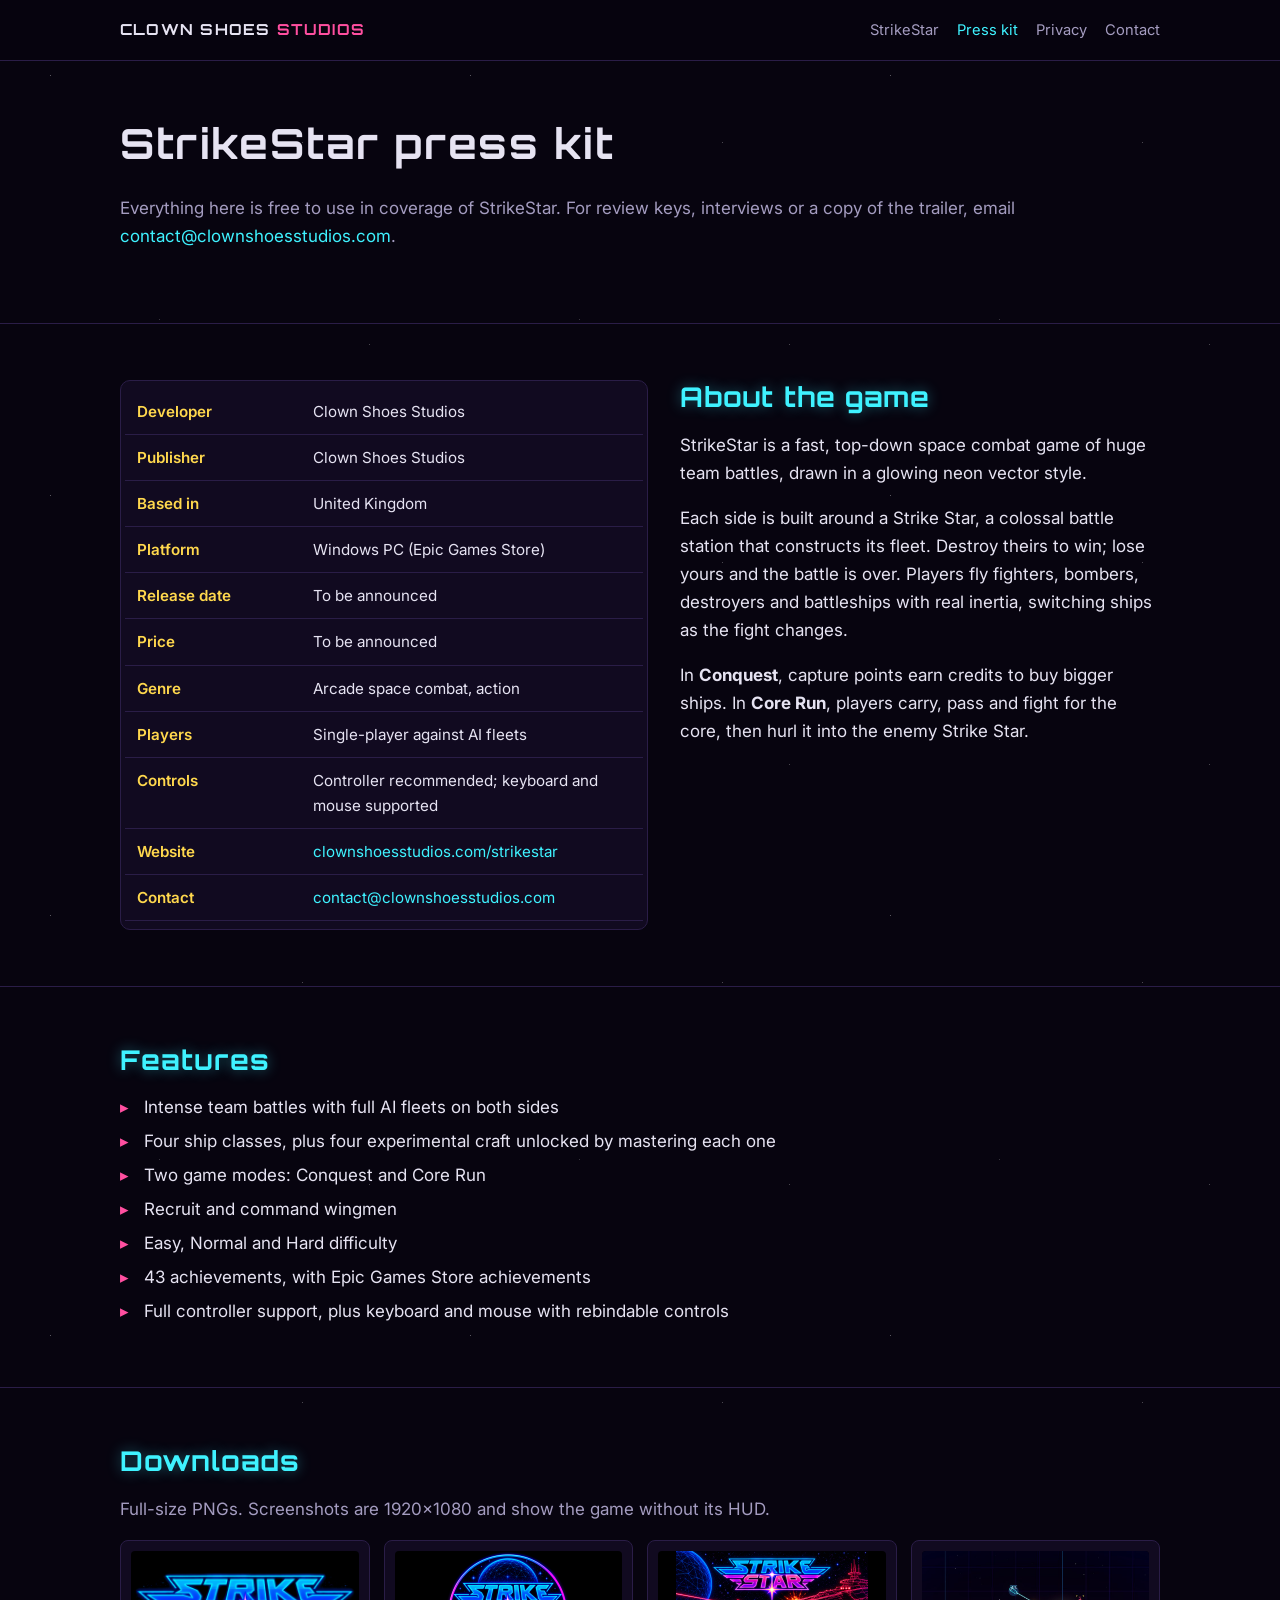
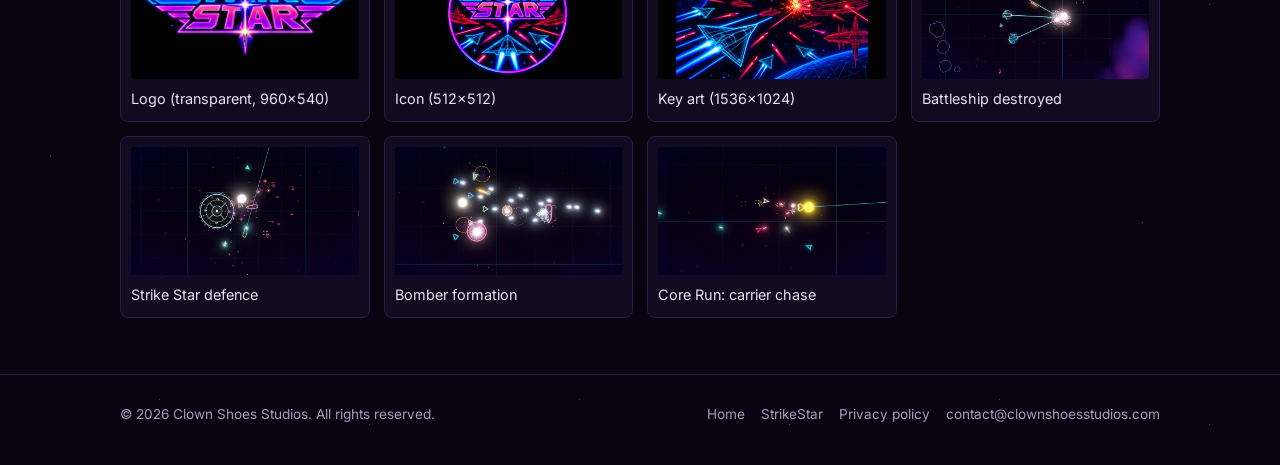
==== press.html @ 1ae5d42d "Features: 'Intense' team battles; drop the tutorial line Co-Authored-By: Claude Opus 5.5 <noreply@an" ====
<!doctype html>
<html lang="en-GB">
<head>
<meta charset="utf-8">
<meta name="viewport" content="width=device-width, initial-scale=1">
<title>StrikeStar Press Kit | Clown Shoes Studios</title>
<meta name="description" content="StrikeStar press kit: fact sheet, description, features, logo, key art and screenshots.">
<link rel="icon" href="img/favicon.png">
<link rel="preconnect" href="https://fonts.googleapis.com">
<link rel="preconnect" href="https://fonts.gstatic.com" crossorigin>
<link href="https://fonts.googleapis.com/css2?family=Inter:wght@400;600&family=Orbitron:wght@600;700&display=swap" rel="stylesheet">
<link rel="stylesheet" href="style.css">
</head>
<body>
<header class="site-head">
  <div class="wrap">
    <a class="brand" href="./">CLOWN SHOES <span>STUDIOS</span></a>
    <nav class="nav">
      <a href="strikestar">StrikeStar</a>
      <a href="press" aria-current="page">Press kit</a>
      <a href="privacy">Privacy</a>
      <a href="mailto:contact@clownshoesstudios.com">Contact</a>
    </nav>
  </div>
</header>

<main>
  <section>
    <div class="wrap">
      <h1>StrikeStar press kit</h1>
      <p class="muted">Everything here is free to use in coverage of StrikeStar. For review keys, interviews or a copy of the trailer, email <a href="mailto:contact@clownshoesstudios.com">contact@clownshoesstudios.com</a>.</p>
    </div>
  </section>

  <section>
    <div class="wrap split" style="align-items:start">
      <div class="card table-scroll" style="padding:8px 4px">
        <table>
          <tr><th>Developer</th><td>Clown Shoes Studios</td></tr>
          <tr><th>Publisher</th><td>Clown Shoes Studios</td></tr>
          <tr><th>Based in</th><td>United Kingdom</td></tr>
          <tr><th>Platform</th><td>Windows PC (Epic Games Store)</td></tr>
          <tr><th>Release date</th><td>To be announced</td></tr>
          <tr><th>Price</th><td>To be announced</td></tr>
          <tr><th>Genre</th><td>Arcade space combat, action</td></tr>
          <tr><th>Players</th><td>Single-player against AI fleets</td></tr>
          <tr><th>Controls</th><td>Controller recommended; keyboard and mouse supported</td></tr>
          <tr><th>Website</th><td><a href="https://clownshoesstudios.com/strikestar">clownshoesstudios.com/strikestar</a></td></tr>
          <tr><th>Contact</th><td><a href="mailto:contact@clownshoesstudios.com">contact@clownshoesstudios.com</a></td></tr>
        </table>
      </div>
      <div class="prose">
        <h2 style="margin-top:0">About the game</h2>
        <p>StrikeStar is a fast, top-down space combat game of huge team battles, drawn in a glowing neon vector style.</p>
        <p>Each side is built around a Strike Star, a colossal battle station that constructs its fleet. Destroy theirs to win; lose yours and the battle is over. Players fly fighters, bombers, destroyers and battleships with real inertia, switching ships as the fight changes.</p>
        <p>In <strong>Conquest</strong>, capture points earn credits to buy bigger ships. In <strong>Core Run</strong>, players carry, pass and fight for the core, then hurl it into the enemy Strike Star.</p>
      </div>
    </div>
  </section>

  <section>
    <div class="wrap">
      <h2>Features</h2>
      <ul class="ticks">
        <li>Intense team battles with full AI fleets on both sides</li>
        <li>Four ship classes, plus four experimental craft unlocked by mastering each one</li>
        <li>Two game modes: Conquest and Core Run</li>
        <li>Recruit and command wingmen</li>
        <li>Easy, Normal and Hard difficulty</li>
        <li>43 achievements, with Epic Games Store achievements</li>
        <li>Full controller support, plus keyboard and mouse with rebindable controls</li>
      </ul>
    </div>
  </section>

  <section>
    <div class="wrap">
      <h2>Downloads</h2>
      <p class="muted">Full-size PNGs. Screenshots are 1920&times;1080 and show the game without its HUD.</p>
      <div class="downloads">
        <a href="press/strikestar-logo.png" download><img src="press/strikestar-logo.png" alt="">Logo (transparent, 960&times;540)</a>
        <a href="press/strikestar-icon.png" download><img src="press/strikestar-icon.png" alt="">Icon (512&times;512)</a>
        <a href="press/strikestar-key-art.png" download><img src="img/key-art.jpg" alt="">Key art (1536&times;1024)</a>
        <a href="press/strikestar-battleship-down.png" download><img src="img/shots/battleship-down-sm.jpg" alt="">Battleship destroyed</a>
        <a href="press/strikestar-strike-star-defence.png" download><img src="img/shots/strike-star-defence-sm.jpg" alt="">Strike Star defence</a>
        <a href="press/strikestar-bomber-formation.png" download><img src="img/shots/bomber-formation-sm.jpg" alt="">Bomber formation</a>
        <a href="press/strikestar-core-chase.png" download><img src="img/shots/core-chase-sm.jpg" alt="">Core Run: carrier chase</a>
      </div>
    </div>
  </section>
</main>

<footer class="site-foot">
  <div class="wrap">
    <span>&copy; 2026 Clown Shoes Studios. All rights reserved.</span>
    <nav>
      <a href="./">Home</a>
      <a href="strikestar">StrikeStar</a>
      <a href="privacy">Privacy policy</a>
      <a href="mailto:contact@clownshoesstudios.com">contact@clownshoesstudios.com</a>
    </nav>
  </div>
</footer>
</body>
</html>
---- style.css ----
:root {
  --bg: #07040f;
  --panel: #110a20;
  --line: #2a1d47;
  --text: #e6e3f2;
  --muted: #a49cc0;
  --cyan: #3ff2ff;
  --pink: #ff4fa0;
  --gold: #ffd84d;
  --max: 1080px;
}

* { box-sizing: border-box; }

html { scroll-behavior: smooth; }

body {
  margin: 0;
  background: var(--bg);
  background-image:
    radial-gradient(1px 1px at 12% 18%, #ffffff55 50%, transparent 51%),
    radial-gradient(1px 1px at 72% 34%, #ffffff44 50%, transparent 51%),
    radial-gradient(1px 1px at 38% 76%, #ffffff33 50%, transparent 51%),
    radial-gradient(1px 1px at 88% 82%, #ffffff44 50%, transparent 51%);
  background-size: 420px 420px;
  color: var(--text);
  font: 17px/1.65 "Inter", system-ui, -apple-system, "Segoe UI", sans-serif;
}

a { color: var(--cyan); text-decoration: none; }
a:hover { text-decoration: underline; }

img { max-width: 100%; display: block; }

h1, h2, h3 {
  font-family: "Orbitron", "Inter", sans-serif;
  letter-spacing: 0.04em;
  line-height: 1.25;
  margin: 0 0 0.6em;
}
h1 { font-size: clamp(1.8rem, 4vw, 2.6rem); }
h2 { font-size: clamp(1.3rem, 3vw, 1.7rem); color: var(--cyan); text-shadow: 0 0 14px #3ff2ff66; }
h3 { font-size: 1.05rem; color: var(--pink); }

.wrap { max-width: var(--max); margin: 0 auto; padding: 0 20px; }

/* header */
.site-head {
  position: sticky; top: 0; z-index: 10;
  background: #07040fe6;
  backdrop-filter: blur(6px);
  border-bottom: 1px solid var(--line);
}
.site-head .wrap { display: flex; align-items: center; justify-content: space-between; gap: 16px; min-height: 60px; flex-wrap: wrap; }
.brand { font-family: "Orbitron", sans-serif; font-weight: 700; color: var(--text); letter-spacing: 0.08em; font-size: 0.95rem; }
.brand span { color: var(--pink); }
.nav { display: flex; gap: 18px; flex-wrap: wrap; font-size: 0.92rem; }
.nav a { color: var(--muted); }
.nav a:hover, .nav a[aria-current="page"] { color: var(--cyan); text-decoration: none; }

/* sections */
section { padding: 56px 0; }
section + section { border-top: 1px solid var(--line); }

.hero { padding: 32px 20px 48px; }
/* show the whole studio sign, never cropped: as wide as fits, capped so it never dominates a big screen */
.hero img.full { width: auto; max-width: min(1100px, 100%); max-height: 68vh; margin: 0 auto; border-radius: 10px; }

.game-hero {
  background: linear-gradient(#07040f99, #07040f), url("img/hero-bg.jpg") center/cover no-repeat;
  padding: 64px 0 56px;
  text-align: center;
}
.game-hero img.logo { width: min(640px, 92%); margin: 0 auto 20px; }
.game-hero p.lead { max-width: 720px; margin: 0 auto 28px; font-size: 1.12rem; }

.btn {
  display: inline-block;
  padding: 12px 22px;
  border: 2px solid var(--cyan);
  border-radius: 6px;
  color: var(--text);
  font-family: "Orbitron", sans-serif;
  font-size: 0.9rem;
  letter-spacing: 0.06em;
  box-shadow: 0 0 16px #3ff2ff44, inset 0 0 12px #3ff2ff22;
}
.btn:hover { background: #3ff2ff22; text-decoration: none; }
.btn.pink { border-color: var(--pink); box-shadow: 0 0 16px #ff4fa044, inset 0 0 12px #ff4fa022; }
.btn.pink:hover { background: #ff4fa022; }
.btn small { display: block; font-family: "Inter", sans-serif; font-size: 0.72rem; color: var(--muted); letter-spacing: 0; }
.buttons { display: flex; gap: 14px; justify-content: center; flex-wrap: wrap; }

.card {
  background: var(--panel);
  border: 1px solid var(--line);
  border-radius: 10px;
  padding: 24px;
}

.split { display: grid; grid-template-columns: 1.1fr 1fr; gap: 32px; align-items: center; }
@media (max-width: 760px) { .split { grid-template-columns: 1fr; } }

.grid3 { display: grid; grid-template-columns: repeat(3, 1fr); gap: 18px; }
@media (max-width: 860px) { .grid3 { grid-template-columns: 1fr 1fr; } }
@media (max-width: 560px) { .grid3 { grid-template-columns: 1fr; } }

.shots { display: grid; grid-template-columns: 1fr 1fr; gap: 14px; }
@media (max-width: 640px) { .shots { grid-template-columns: 1fr; } }
.shots a { border: 1px solid var(--line); border-radius: 8px; overflow: hidden; }
.shots a:hover { border-color: var(--cyan); }
figure { margin: 0; }

ul.ticks { list-style: none; padding: 0; margin: 0; }
ul.ticks li { padding-left: 1.4em; position: relative; margin: 0.35em 0; }
ul.ticks li::before { content: "\25B8"; position: absolute; left: 0; color: var(--pink); }

table { width: 100%; border-collapse: collapse; font-size: 0.95rem; }
th, td { text-align: left; padding: 10px 12px; border-bottom: 1px solid var(--line); vertical-align: top; }
th { color: var(--gold); font-weight: 600; width: 34%; }
.table-scroll { overflow-x: auto; }

.prose { max-width: 760px; }
.prose h2 { margin-top: 1.6em; }
.muted { color: var(--muted); }

.downloads { display: grid; grid-template-columns: repeat(auto-fill, minmax(220px, 1fr)); gap: 14px; }
.downloads a { display: block; background: var(--panel); border: 1px solid var(--line); border-radius: 8px; padding: 10px; color: var(--text); font-size: 0.9rem; }
.downloads a:hover { border-color: var(--cyan); text-decoration: none; }
.downloads img { aspect-ratio: 16 / 9; object-fit: contain; background: #000; border-radius: 4px; margin-bottom: 8px; }

/* footer */
.site-foot { border-top: 1px solid var(--line); padding: 28px 0 40px; font-size: 0.85rem; color: var(--muted); }
.site-foot .wrap { display: flex; justify-content: space-between; gap: 16px; flex-wrap: wrap; }
.site-foot nav { display: flex; gap: 16px; flex-wrap: wrap; }
.site-foot a { color: var(--muted); }
.site-foot a:hover { color: var(--cyan); }

/* keep grid columns and tables inside narrow screens */
.split > *, .grid3 > * { min-width: 0; }
td { overflow-wrap: anywhere; }
@media (max-width: 560px) {
  table { table-layout: fixed; }
  th, td { padding: 8px; }
}
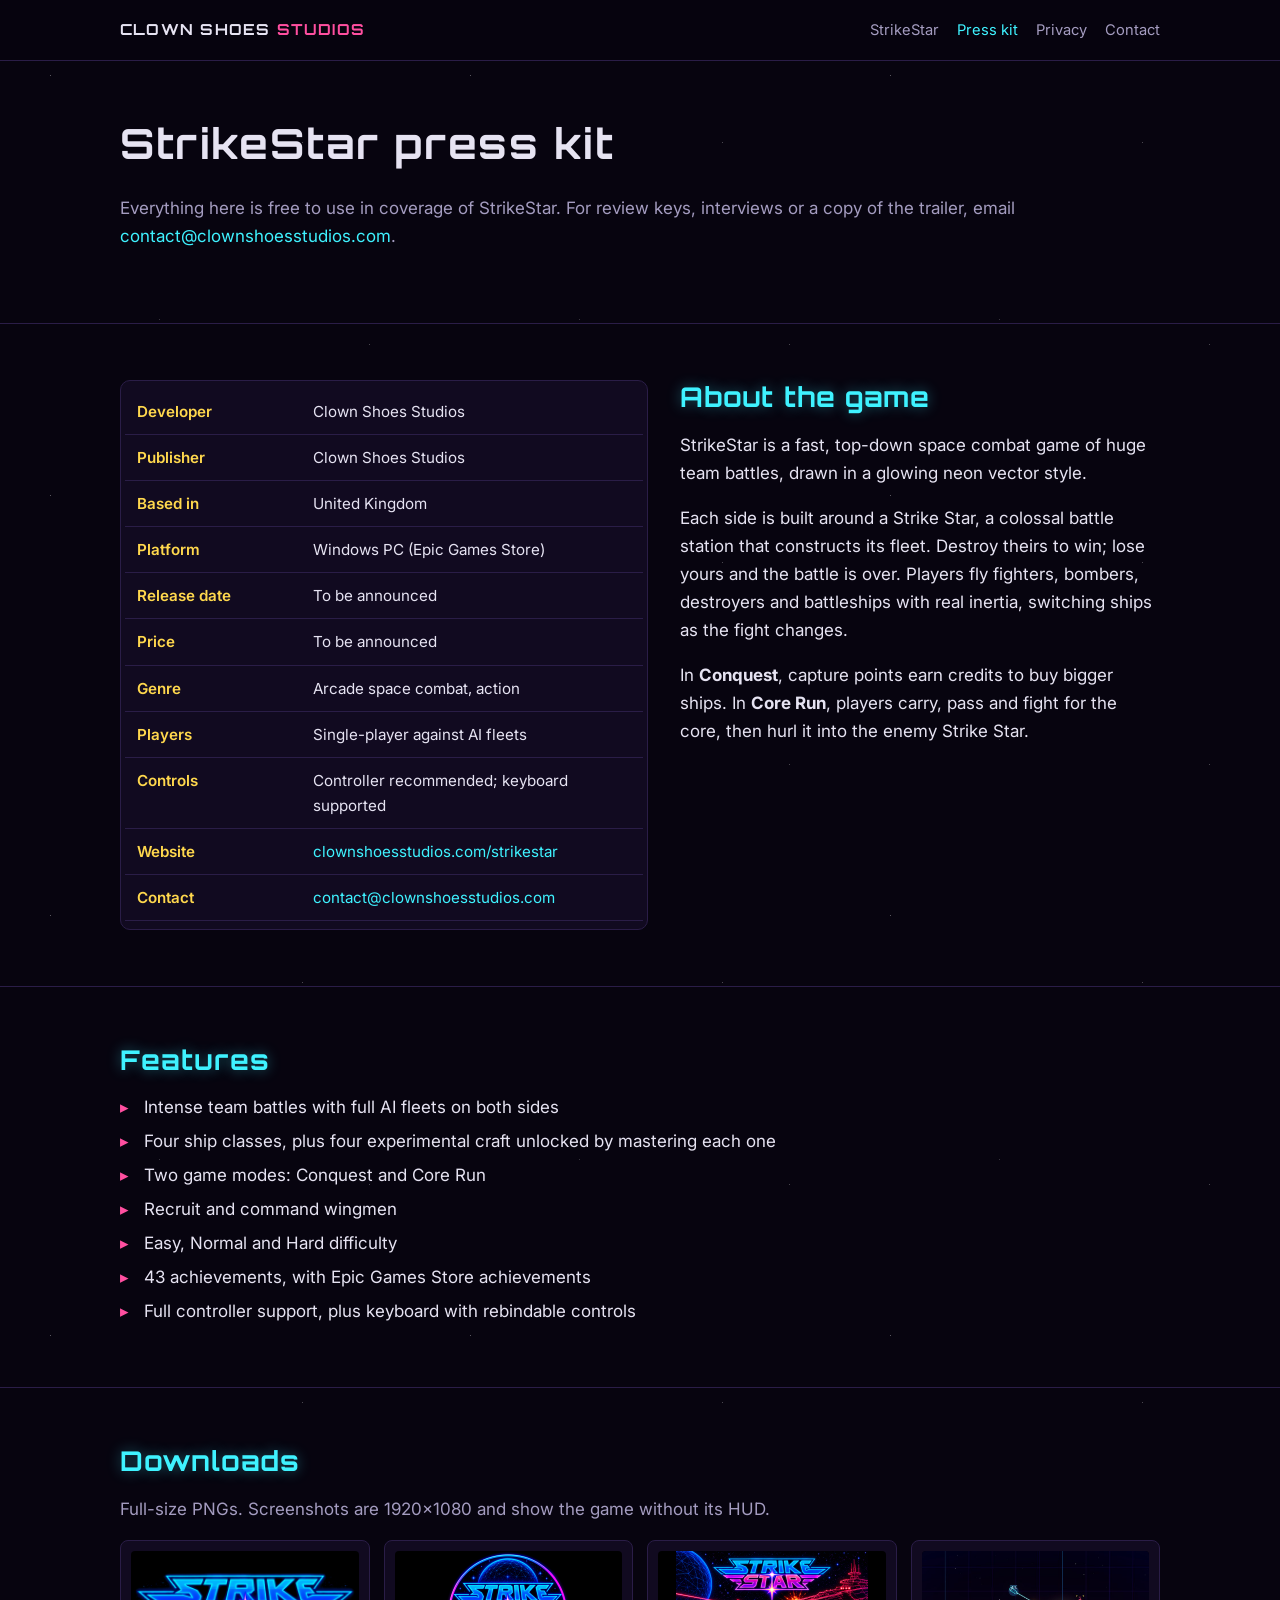
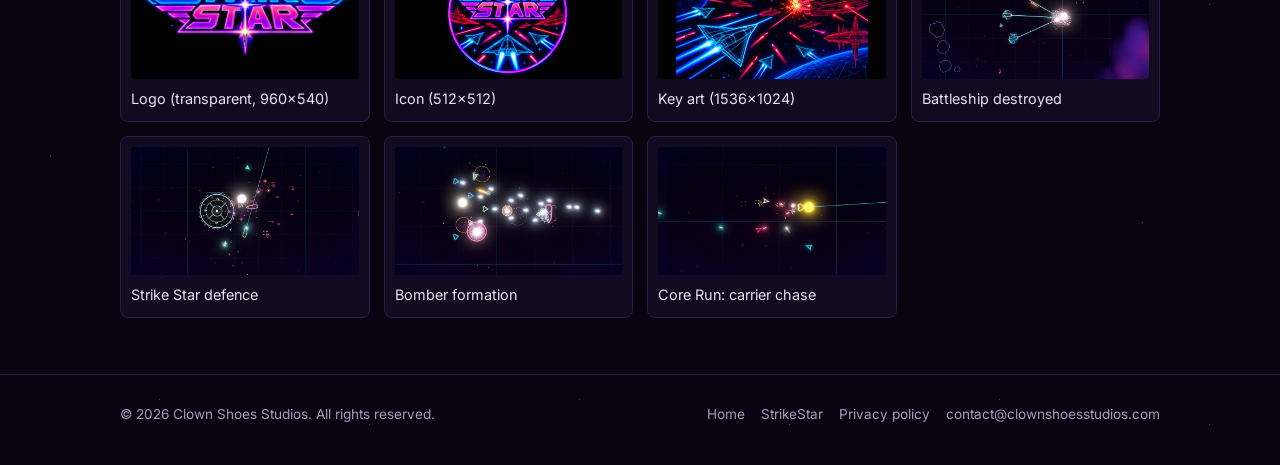
==== commit 4604f961: "Controls: keyboard, not keyboard and mouse Co-Authored-By: Claude Opus 5.5 <noreply@anthropic.com>" ====
--- a/press.html
+++ b/press.html
@@ -44,7 +44,7 @@
           <tr><th>Price</th><td>To be announced</td></tr>
           <tr><th>Genre</th><td>Arcade space combat, action</td></tr>
           <tr><th>Players</th><td>Single-player against AI fleets</td></tr>
-          <tr><th>Controls</th><td>Controller recommended; keyboard and mouse supported</td></tr>
+          <tr><th>Controls</th><td>Controller recommended; keyboard supported</td></tr>
           <tr><th>Website</th><td><a href="https://clownshoesstudios.com/strikestar">clownshoesstudios.com/strikestar</a></td></tr>
           <tr><th>Contact</th><td><a href="mailto:contact@clownshoesstudios.com">contact@clownshoesstudios.com</a></td></tr>
         </table>
@@ -68,7 +68,7 @@
         <li>Recruit and command wingmen</li>
         <li>Easy, Normal and Hard difficulty</li>
         <li>43 achievements, with Epic Games Store achievements</li>
-        <li>Full controller support, plus keyboard and mouse with rebindable controls</li>
+        <li>Full controller support, plus keyboard with rebindable controls</li>
       </ul>
     </div>
   </section>
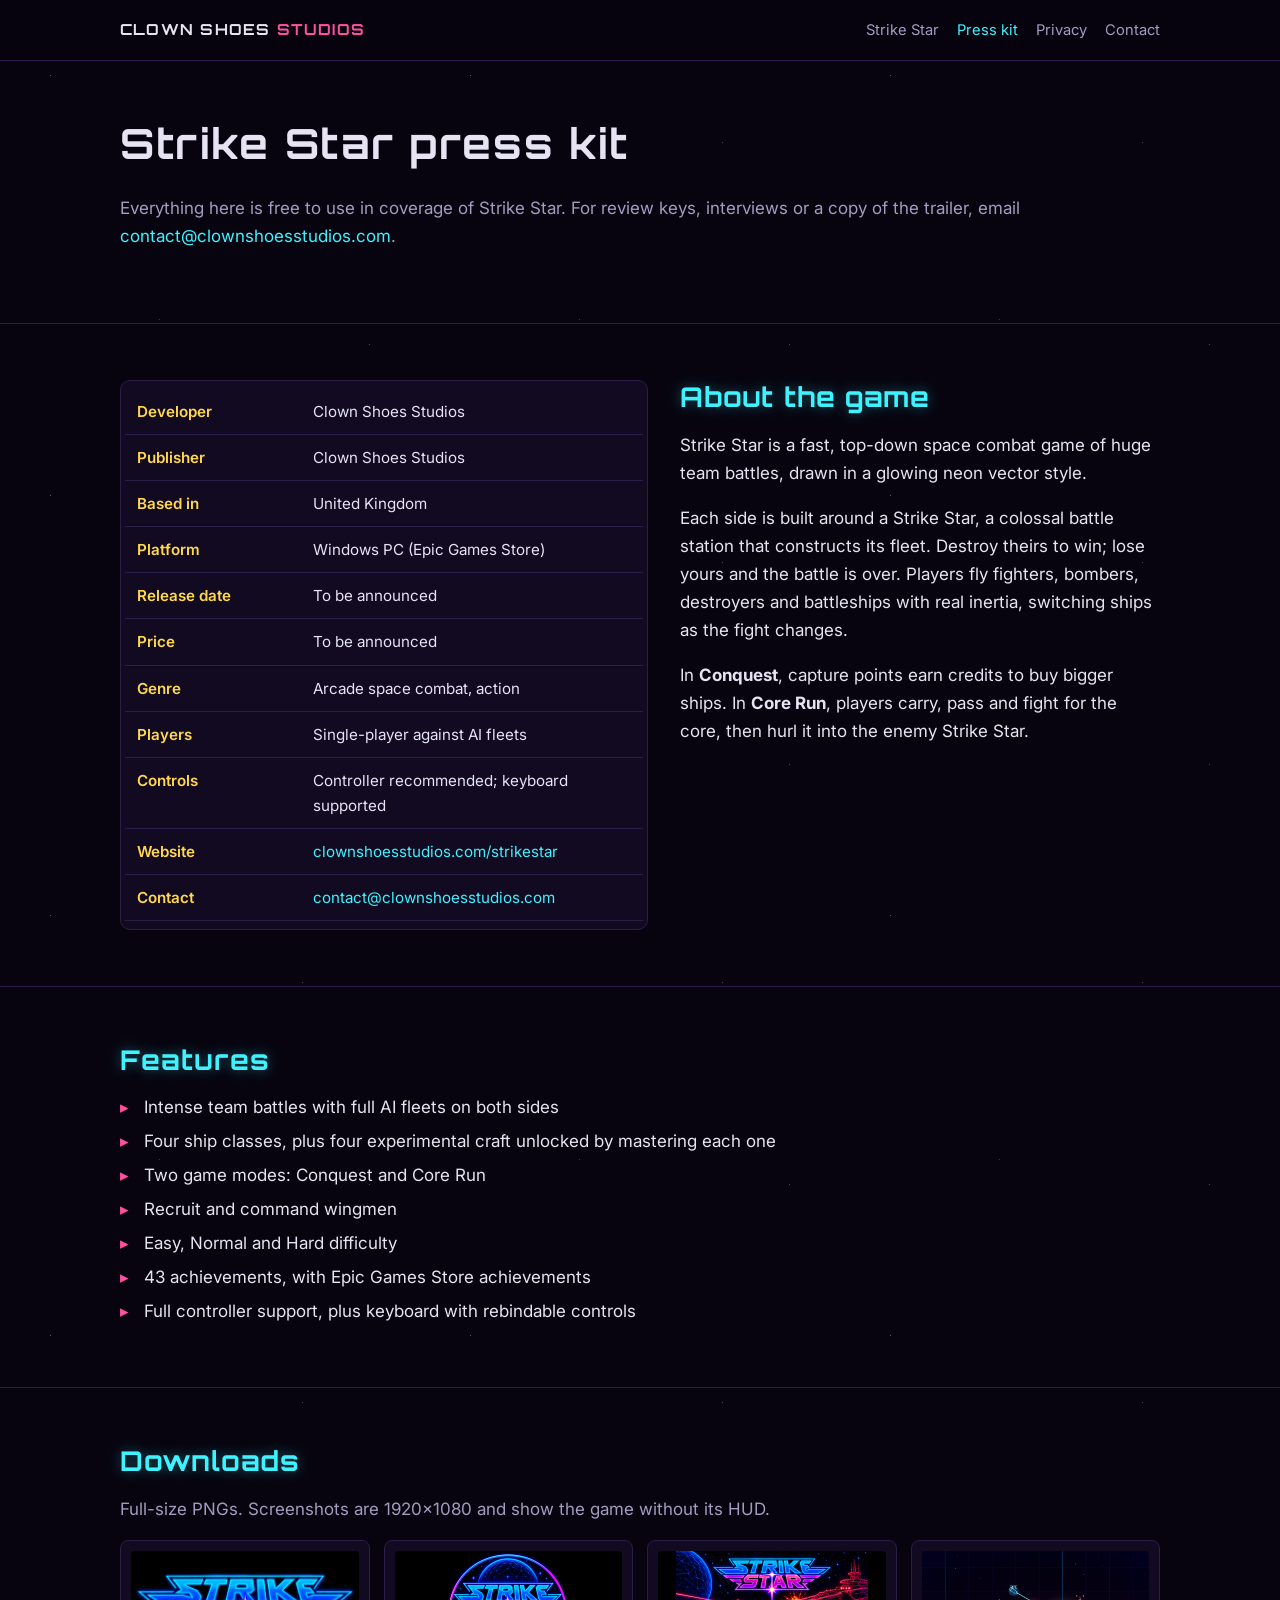
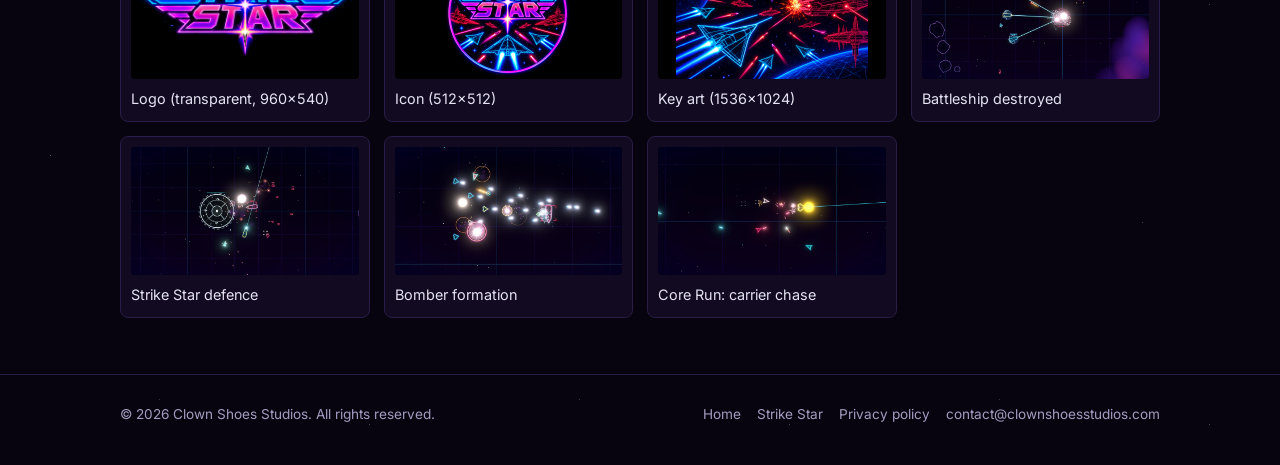
==== commit 522badf6: "Site text: the game's name is 'Strike Star' Co-Authored-By: Claude Opus 5.5 <noreply@anthropic.com>" ====
--- a/press.html
+++ b/press.html
@@ -3,8 +3,8 @@
 <head>
 <meta charset="utf-8">
 <meta name="viewport" content="width=device-width, initial-scale=1">
-<title>StrikeStar Press Kit | Clown Shoes Studios</title>
-<meta name="description" content="StrikeStar press kit: fact sheet, description, features, logo, key art and screenshots.">
+<title>Strike Star Press Kit | Clown Shoes Studios</title>
+<meta name="description" content="Strike Star press kit: fact sheet, description, features, logo, key art and screenshots.">
 <link rel="icon" href="img/favicon.png">
 <link rel="preconnect" href="https://fonts.googleapis.com">
 <link rel="preconnect" href="https://fonts.gstatic.com" crossorigin>
@@ -16,7 +16,7 @@
   <div class="wrap">
     <a class="brand" href="./">CLOWN SHOES <span>STUDIOS</span></a>
     <nav class="nav">
-      <a href="strikestar">StrikeStar</a>
+      <a href="strikestar">Strike Star</a>
       <a href="press" aria-current="page">Press kit</a>
       <a href="privacy">Privacy</a>
       <a href="mailto:contact@clownshoesstudios.com">Contact</a>
@@ -27,8 +27,8 @@
 <main>
   <section>
     <div class="wrap">
-      <h1>StrikeStar press kit</h1>
-      <p class="muted">Everything here is free to use in coverage of StrikeStar. For review keys, interviews or a copy of the trailer, email <a href="mailto:contact@clownshoesstudios.com">contact@clownshoesstudios.com</a>.</p>
+      <h1>Strike Star press kit</h1>
+      <p class="muted">Everything here is free to use in coverage of Strike Star. For review keys, interviews or a copy of the trailer, email <a href="mailto:contact@clownshoesstudios.com">contact@clownshoesstudios.com</a>.</p>
     </div>
   </section>
 
@@ -51,7 +51,7 @@
       </div>
       <div class="prose">
         <h2 style="margin-top:0">About the game</h2>
-        <p>StrikeStar is a fast, top-down space combat game of huge team battles, drawn in a glowing neon vector style.</p>
+        <p>Strike Star is a fast, top-down space combat game of huge team battles, drawn in a glowing neon vector style.</p>
         <p>Each side is built around a Strike Star, a colossal battle station that constructs its fleet. Destroy theirs to win; lose yours and the battle is over. Players fly fighters, bombers, destroyers and battleships with real inertia, switching ships as the fight changes.</p>
         <p>In <strong>Conquest</strong>, capture points earn credits to buy bigger ships. In <strong>Core Run</strong>, players carry, pass and fight for the core, then hurl it into the enemy Strike Star.</p>
       </div>
@@ -95,7 +95,7 @@
     <span>&copy; 2026 Clown Shoes Studios. All rights reserved.</span>
     <nav>
       <a href="./">Home</a>
-      <a href="strikestar">StrikeStar</a>
+      <a href="strikestar">Strike Star</a>
       <a href="privacy">Privacy policy</a>
       <a href="mailto:contact@clownshoesstudios.com">contact@clownshoesstudios.com</a>
     </nav>
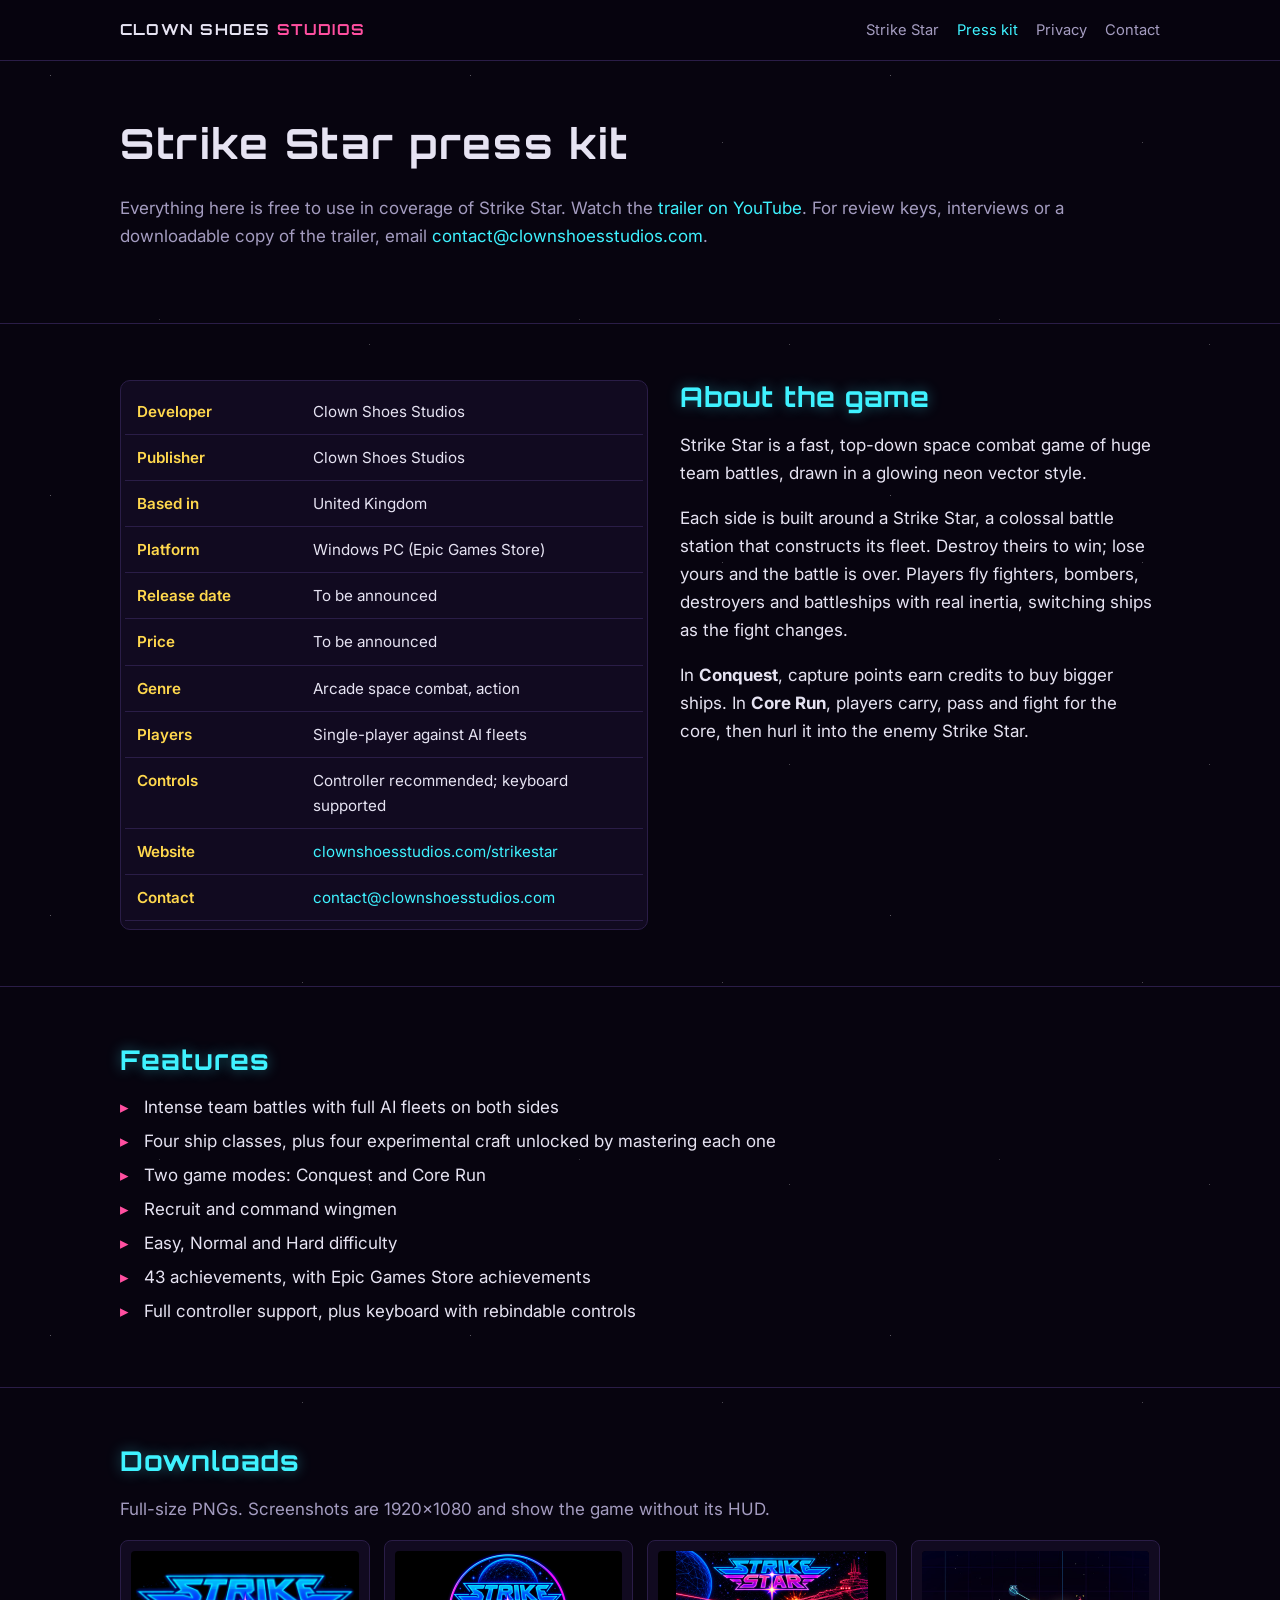
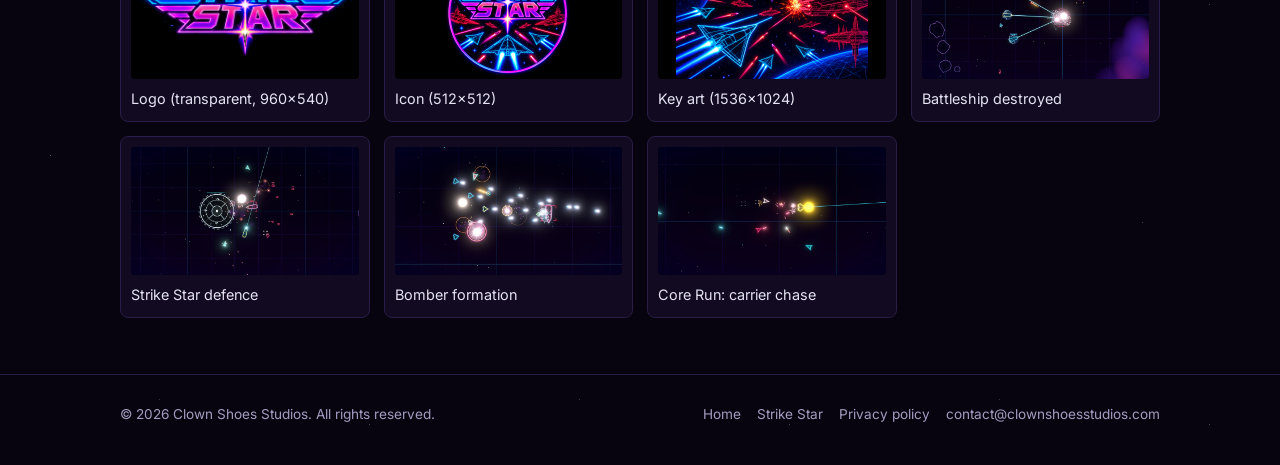
==== commit f367b48d: "Strike Star page: embed the YouTube trailer; link it in the press kit; privacy note Co-Authored-By: " ====
--- a/press.html
+++ b/press.html
@@ -28,7 +28,7 @@
   <section>
     <div class="wrap">
       <h1>Strike Star press kit</h1>
-      <p class="muted">Everything here is free to use in coverage of Strike Star. For review keys, interviews or a copy of the trailer, email <a href="mailto:contact@clownshoesstudios.com">contact@clownshoesstudios.com</a>.</p>
+      <p class="muted">Everything here is free to use in coverage of Strike Star. Watch the <a href="https://youtu.be/bSjUja3lrqE">trailer on YouTube</a>. For review keys, interviews or a downloadable copy of the trailer, email <a href="mailto:contact@clownshoesstudios.com">contact@clownshoesstudios.com</a>.</p>
     </div>
   </section>
 
--- a/style.css
+++ b/style.css
@@ -143,3 +143,7 @@
   table { table-layout: fixed; }
   th, td { padding: 8px; }
 }
+
+/* responsive 16:9 video embed */
+.video { position: relative; aspect-ratio: 16 / 9; border: 1px solid var(--line); border-radius: 10px; overflow: hidden; background: #000; box-shadow: 0 0 24px #3ff2ff22; }
+.video iframe { position: absolute; inset: 0; width: 100%; height: 100%; border: 0; }
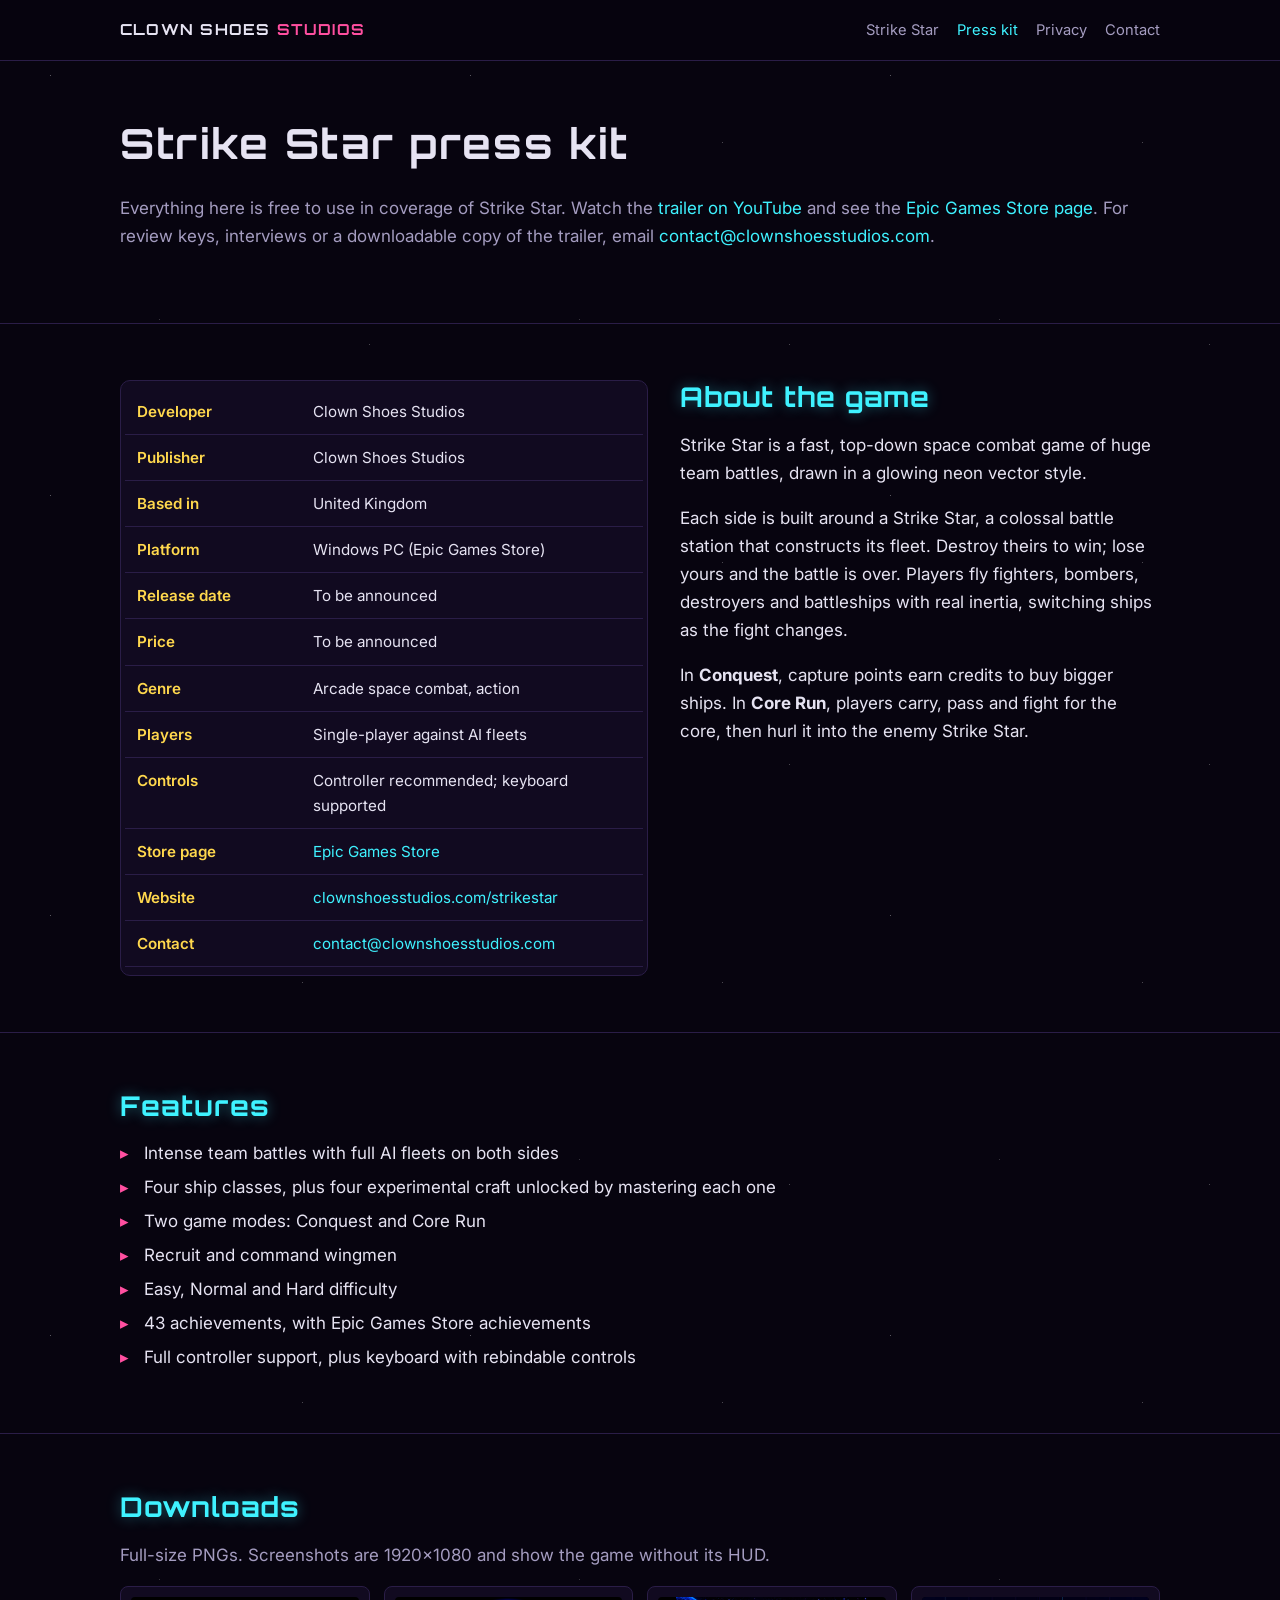
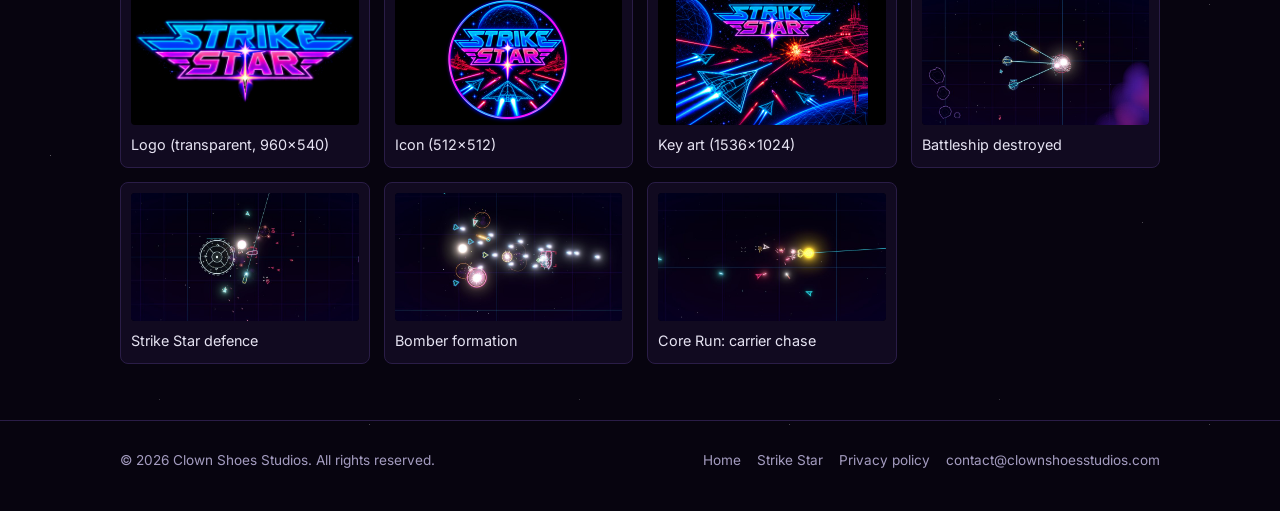
==== commit 033fbcbd: "Link the live Epic Games Store page: wishlist buttons on home and Strike Star pages, store link in p" ====
--- a/press.html
+++ b/press.html
@@ -28,7 +28,7 @@
   <section>
     <div class="wrap">
       <h1>Strike Star press kit</h1>
-      <p class="muted">Everything here is free to use in coverage of Strike Star. Watch the <a href="https://youtu.be/bSjUja3lrqE">trailer on YouTube</a>. For review keys, interviews or a downloadable copy of the trailer, email <a href="mailto:contact@clownshoesstudios.com">contact@clownshoesstudios.com</a>.</p>
+      <p class="muted">Everything here is free to use in coverage of Strike Star. Watch the <a href="https://youtu.be/bSjUja3lrqE">trailer on YouTube</a> and see the <a href="https://store.epicgames.com/p/strike-star-520fc2">Epic Games Store page</a>. For review keys, interviews or a downloadable copy of the trailer, email <a href="mailto:contact@clownshoesstudios.com">contact@clownshoesstudios.com</a>.</p>
     </div>
   </section>
 
@@ -45,6 +45,7 @@
           <tr><th>Genre</th><td>Arcade space combat, action</td></tr>
           <tr><th>Players</th><td>Single-player against AI fleets</td></tr>
           <tr><th>Controls</th><td>Controller recommended; keyboard supported</td></tr>
+          <tr><th>Store page</th><td><a href="https://store.epicgames.com/p/strike-star-520fc2">Epic Games Store</a></td></tr>
           <tr><th>Website</th><td><a href="https://clownshoesstudios.com/strikestar">clownshoesstudios.com/strikestar</a></td></tr>
           <tr><th>Contact</th><td><a href="mailto:contact@clownshoesstudios.com">contact@clownshoesstudios.com</a></td></tr>
         </table>
--- a/style.css
+++ b/style.css
@@ -147,3 +147,8 @@
 /* responsive 16:9 video embed */
 .video { position: relative; aspect-ratio: 16 / 9; border: 1px solid var(--line); border-radius: 10px; overflow: hidden; background: #000; box-shadow: 0 0 24px #3ff2ff22; }
 .video iframe { position: absolute; inset: 0; width: 100%; height: 100%; border: 0; }
+
+/* system requirements: narrow label column, header words never wrap */
+table.reqs th { width: 22%; }
+table.reqs tr:first-child td { white-space: nowrap; }
+@media (max-width: 560px) { table.reqs { table-layout: auto; } table.reqs th { width: auto; } }
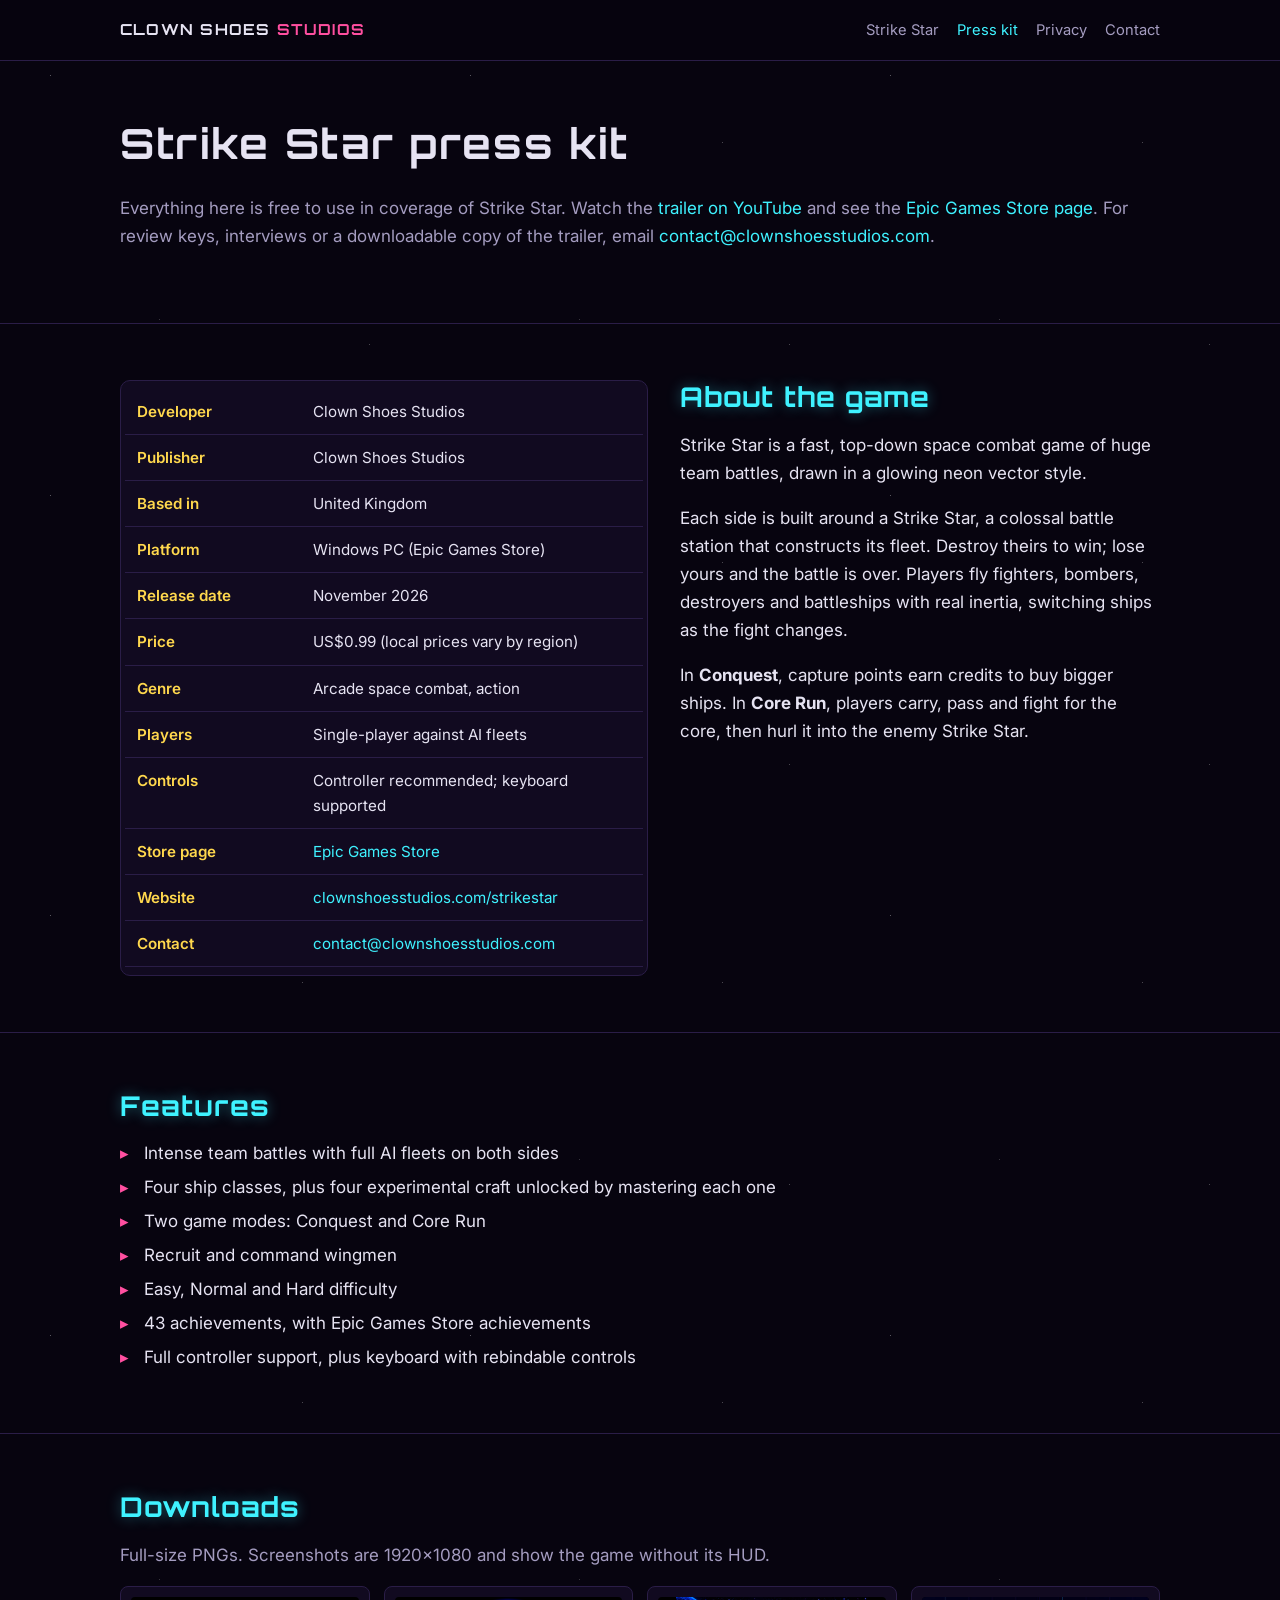
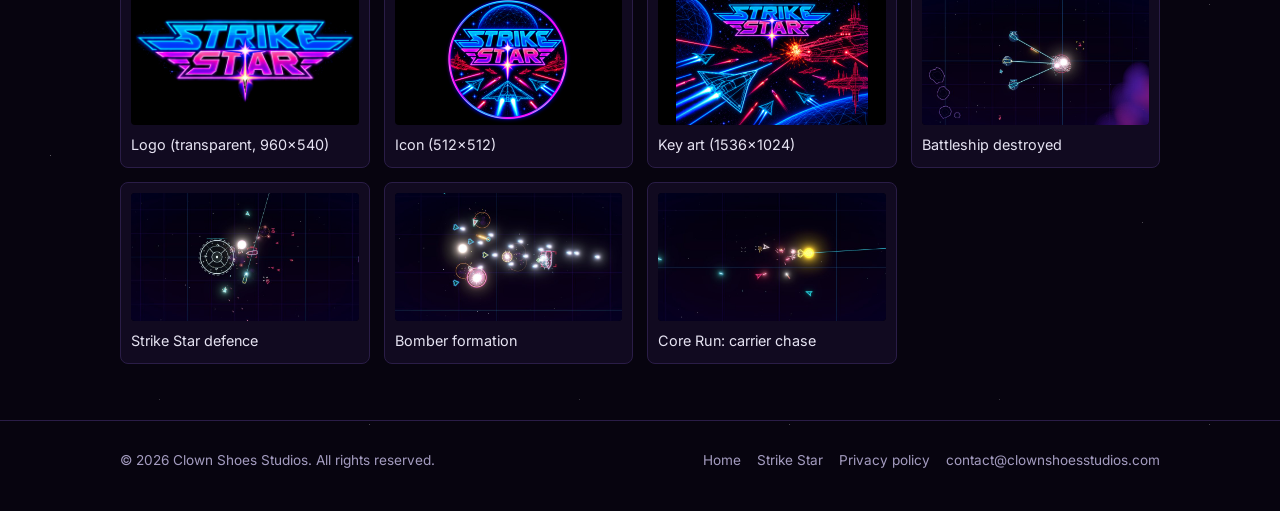
==== commit 94b00cce: "Release date (November 2026) and price (US$0.99) on the site Co-Authored-By: Claude Opus 5.5 <norepl" ====
--- a/press.html
+++ b/press.html
@@ -40,8 +40,8 @@
           <tr><th>Publisher</th><td>Clown Shoes Studios</td></tr>
           <tr><th>Based in</th><td>United Kingdom</td></tr>
           <tr><th>Platform</th><td>Windows PC (Epic Games Store)</td></tr>
-          <tr><th>Release date</th><td>To be announced</td></tr>
-          <tr><th>Price</th><td>To be announced</td></tr>
+          <tr><th>Release date</th><td>November 2026</td></tr>
+          <tr><th>Price</th><td>US$0.99 (local prices vary by region)</td></tr>
           <tr><th>Genre</th><td>Arcade space combat, action</td></tr>
           <tr><th>Players</th><td>Single-player against AI fleets</td></tr>
           <tr><th>Controls</th><td>Controller recommended; keyboard supported</td></tr>
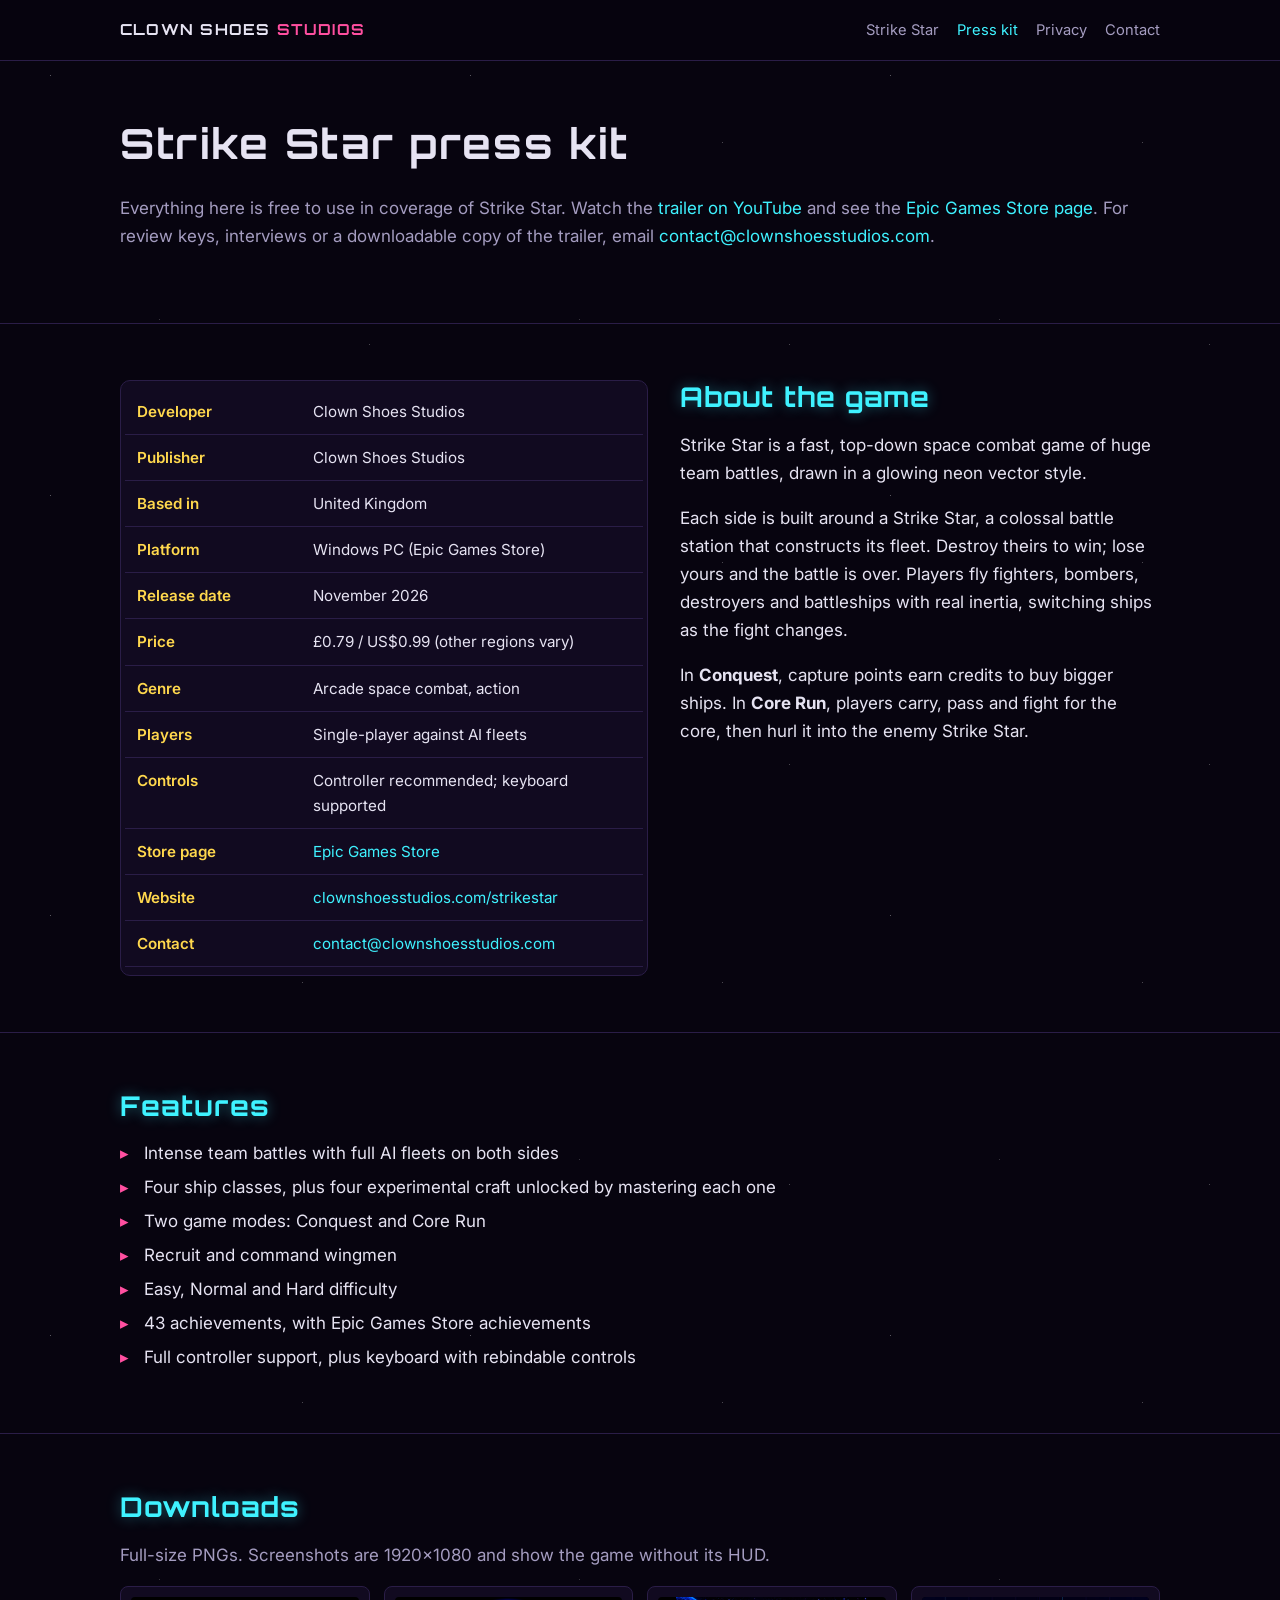
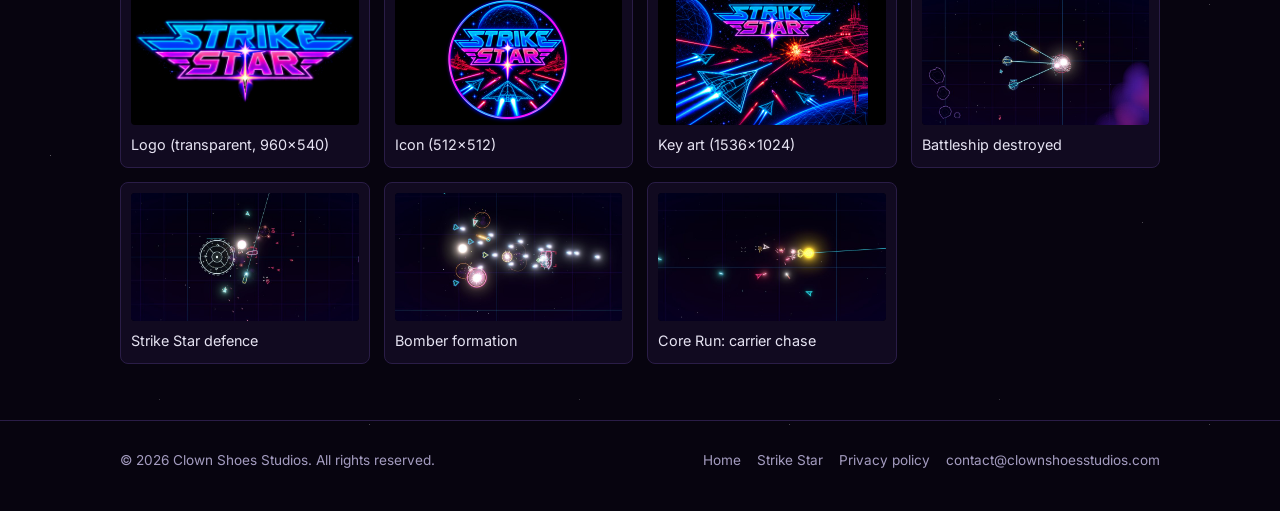
==== commit f330a936: "Press kit: add the UK price (£0.79) Co-Authored-By: Claude Opus 5.5 <noreply@anthropic.com>" ====
--- a/press.html
+++ b/press.html
@@ -41,7 +41,7 @@
           <tr><th>Based in</th><td>United Kingdom</td></tr>
           <tr><th>Platform</th><td>Windows PC (Epic Games Store)</td></tr>
           <tr><th>Release date</th><td>November 2026</td></tr>
-          <tr><th>Price</th><td>US$0.99 (local prices vary by region)</td></tr>
+          <tr><th>Price</th><td>£0.79 / US$0.99 (other regions vary)</td></tr>
           <tr><th>Genre</th><td>Arcade space combat, action</td></tr>
           <tr><th>Players</th><td>Single-player against AI fleets</td></tr>
           <tr><th>Controls</th><td>Controller recommended; keyboard supported</td></tr>
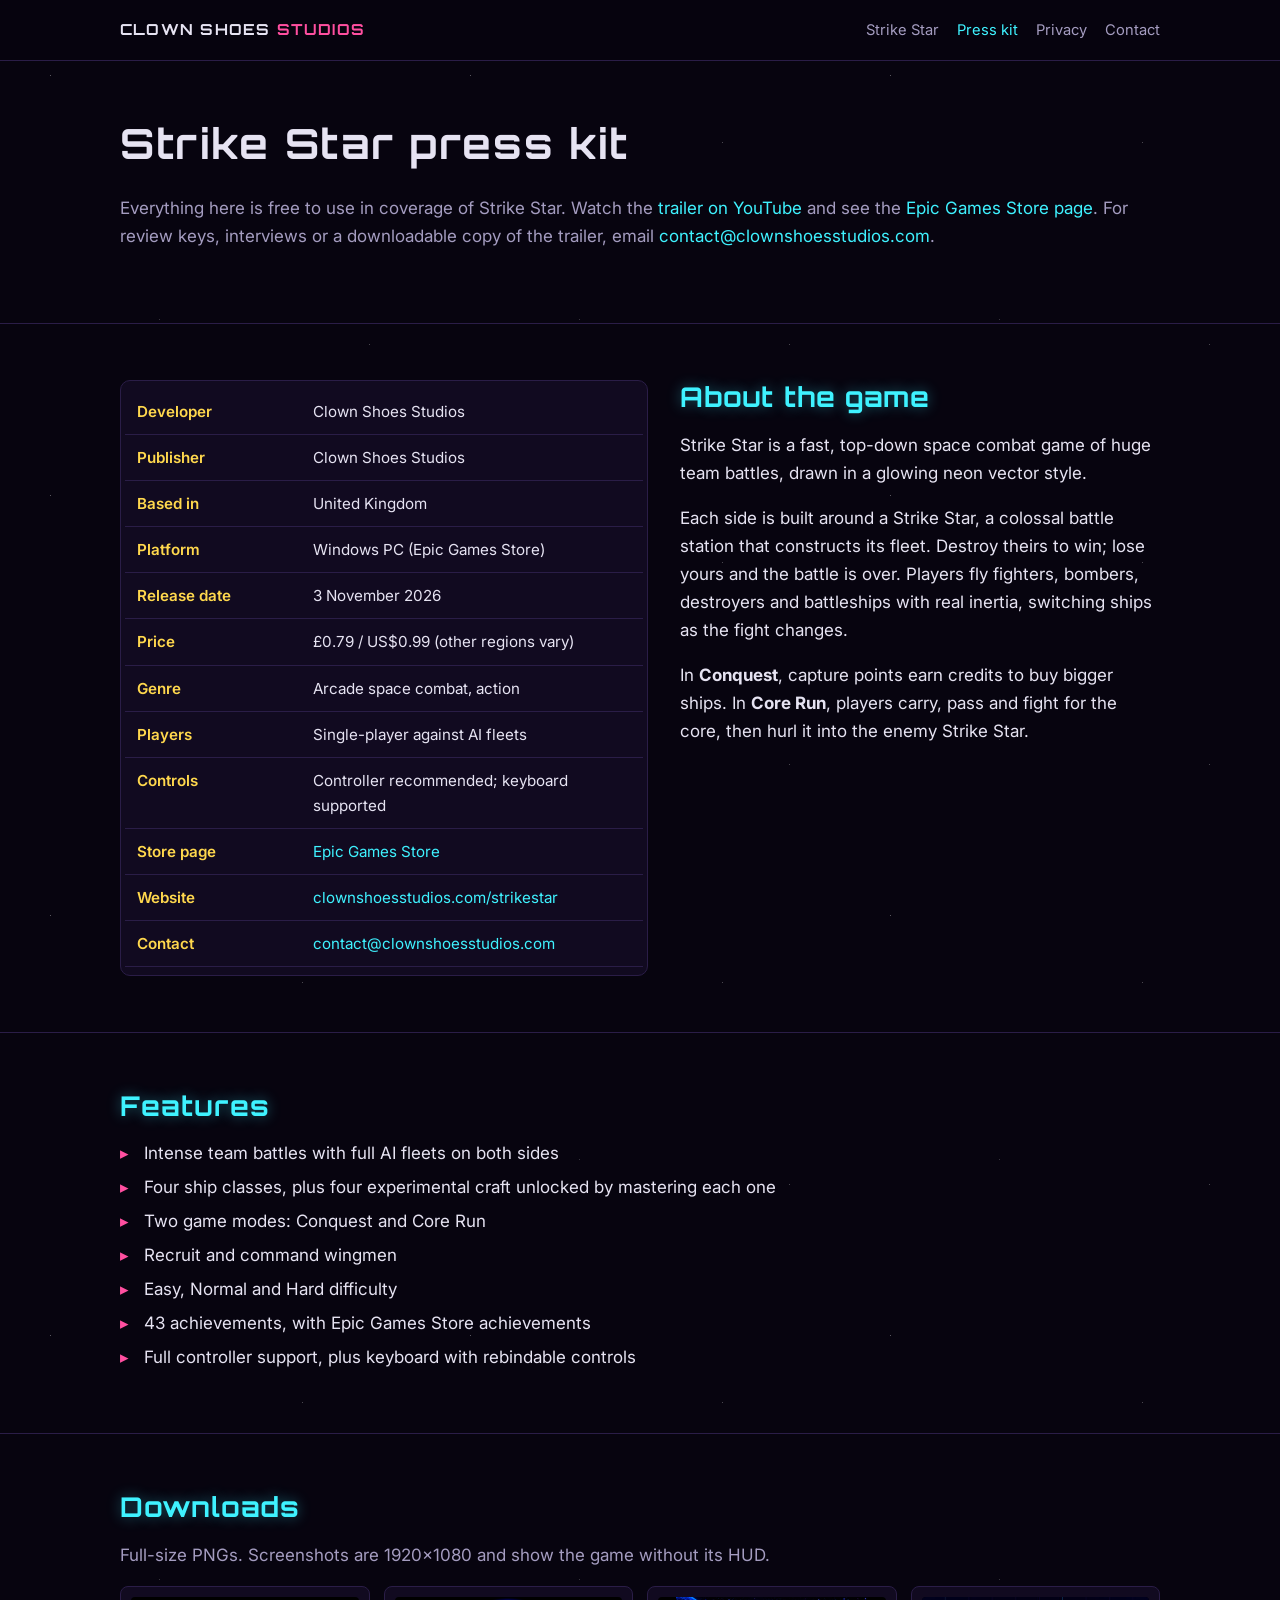
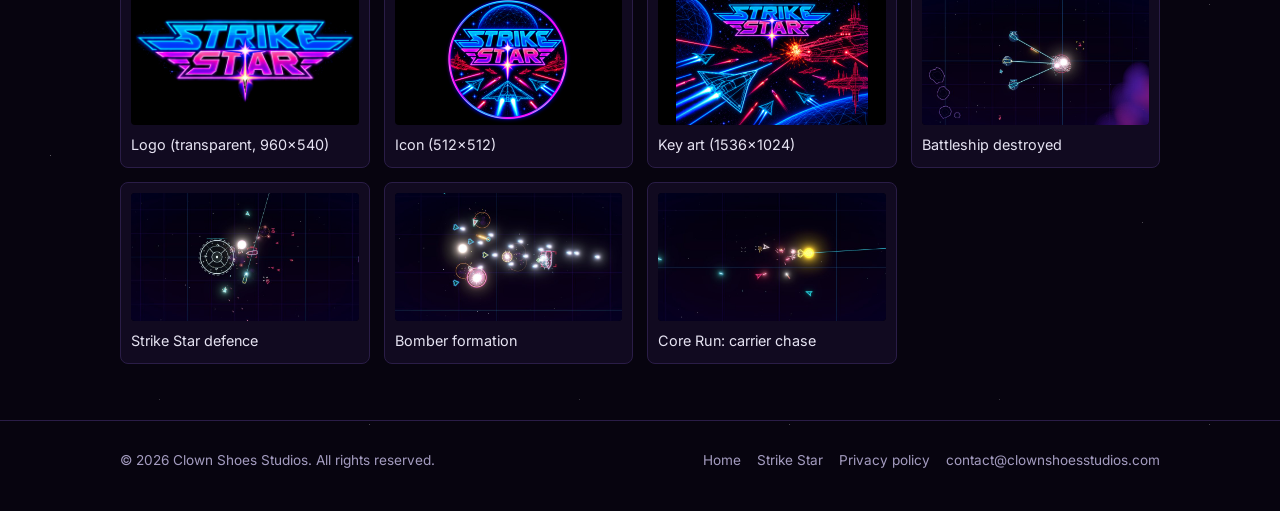
==== commit 8dcf63c8: "Launch: Strike Star is out now - Buy buttons replace Wishlist, release date 3 November 2026 Co-Autho" ====
--- a/press.html
+++ b/press.html
@@ -40,7 +40,7 @@
           <tr><th>Publisher</th><td>Clown Shoes Studios</td></tr>
           <tr><th>Based in</th><td>United Kingdom</td></tr>
           <tr><th>Platform</th><td>Windows PC (Epic Games Store)</td></tr>
-          <tr><th>Release date</th><td>November 2026</td></tr>
+          <tr><th>Release date</th><td>3 November 2026</td></tr>
           <tr><th>Price</th><td>£0.79 / US$0.99 (other regions vary)</td></tr>
           <tr><th>Genre</th><td>Arcade space combat, action</td></tr>
           <tr><th>Players</th><td>Single-player against AI fleets</td></tr>
